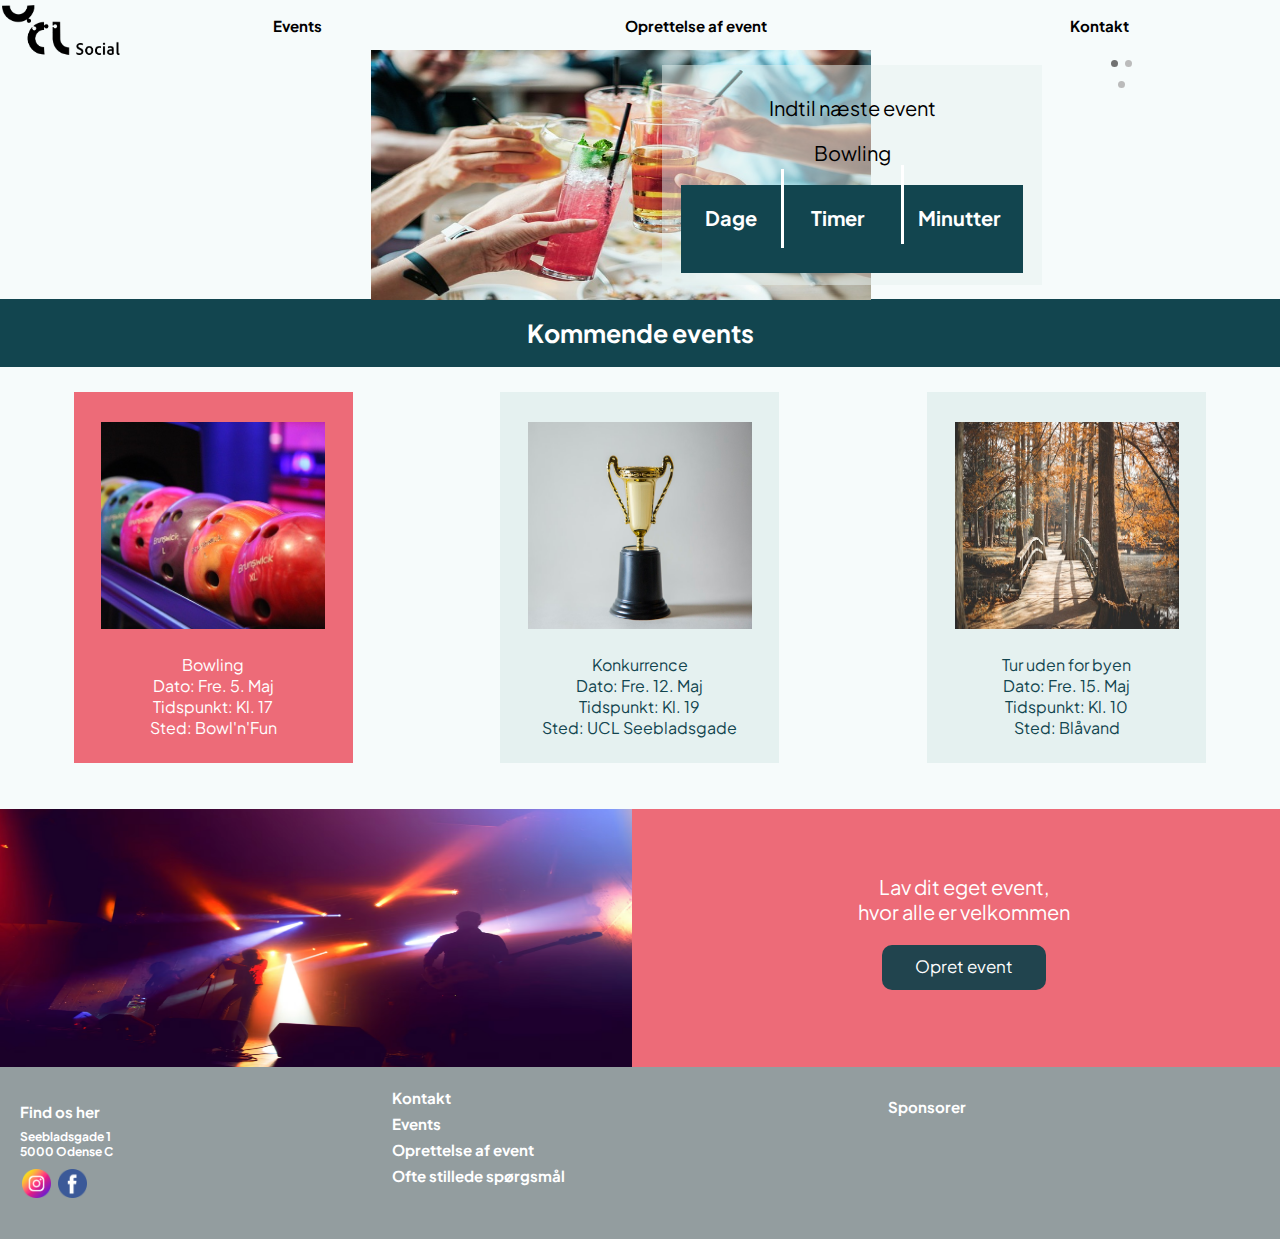
==== index.html @ 863cc8ab "gjort pænt i html filer" ====
<!DOCTYPE html>
<html lang="da">
<head>
    <meta charset="UTF-8">
    <meta http-equiv="X-UA-Compatible" content="IE=edge">
    <meta name="viewport" content="width=device-width, initial-scale=1.0">
    <link rel="stylesheet" href="style.css" />
    <script src="java/script.js" defer></script>
    <link rel="preconnect" href="https://fonts.googleapis.com">
    <link rel="preconnect" href="https://fonts.gstatic.com" crossorigin>
    <link href="https://fonts.googleapis.com/css2?family=Plus+Jakarta+Sans:ital,wght@0,200;0,300;0,400;0,500;0,600;0,700;0,800;1,200;1,300;1,400;1,500;1,600;1,700;1,800&display=swap" rel="stylesheet">
    <title>UCLSocial</title>
</head>
<body>
    <header>
        <a href="index.html"> <img id="logo" src="img/logo.png" alt="logo"></a>
        <a class="tekstheader" href="events.html">Events</a>
        <a class="tekstheader" href="opret.html">Oprettelse af event</a>
        <a class="tekstheader" href="kontakt.html">Kontakt</a>
    </header>
    <main>
        <!--Slideshow og countdown-->
        <section class="slideshow">
            <div class="slideshow">

              <div class="slides fade">
                  <img class="billederedigering" src="img/drinks.jpg">
                <!--<-->
                <div class="countdownbaggrund">
                  <p class="countdowntekst1" id="indtilnæsteevent">Indtil næste event</p>
                  <p class="countdowntekst1" id="næsteevent">Bowling</p>
                    <div onmousedown="skrivDato()" id="countdownboks">
                        <div class="countdowntekst2"  id="countdownid"></div>
                        <div class="countdowntekst3" id="dtm"></div>
                        <div class="linje linje2"></div>
                        <div class="linje linje1"></div>
                    <!--<-->
                    </div>
                </div>
              </div>

              <div class="slides fade">
                <img class="billederedigering" src="img/event.jpg">

              </div>

              <div class="slides fade">
                <img class="billederedigering" src="img/skov.jpg">

              </div>
            </div>

            <div class="dots">
              <span class="dot"></span>
              <span class="dot"></span>
              <span class="dot"></span>
            </div>

      </section>


      <section class="overskriftbaggrund">
            <h1>Kommende events</h1>
      </section>

      <section>
        <!--Events i bokse-->
        <div class="boksflex">
          <div class="forsideboks" id="forsidebowling">
              <!--Bowling-->
              <img class="forsideimgboks" src="img/bowlingforside.jpg" alt="bowling">
              <p class="tekstiboks">Bowling<br>
              Dato: Fre. 5. Maj<br>
              Tidspunkt: Kl. 17<br>
              Sted: Bowl'n'Fun</p>
          </div>
          <div class="forsideboks1" id="forsidebowling">
              <!--Bowling-->
              <img class="forsideimgboks" src="img/pokal.png" alt="bowling">
              <p class="tekstiboks1">Konkurrence<br>
              Dato: Fre. 12. Maj<br>
              Tidspunkt: Kl. 19<br>
              Sted: UCL Seebladsgade</p>
          </div>
          <div class="forsideboks1" id="forsidebowling">
              <!--Bowling-->
              <img class="forsideimgboks" src="img/skov.jpg" alt="bowling">
              <p class="tekstiboks1">Tur uden for byen <br>
              Dato: Fre. 15. Maj<br>
              Tidspunkt: Kl. 10<br>
              Sted: Blåvand</p>
          </div>
        </div>
      </section>


      <section>
        <!--Opret event-->
        <br>

        <img class="eventtilboks" src="img/eventtilboks.png" alt="billede af fest">
        <div class="eventboks">
          <img class="eventtilboks2" src="img/eventtilboks.png" alt="billede af fest">
          <div class="rundtomopretboks">
            <p class="tekstiboks3">Lav dit eget event,<br>
            hvor alle er velkommen </p>
            <br>
            <a href="opret.html" class="forsideknap">Opret event</a>
          </div>
        </div>

      </section>
    </main>

    <footer>
      <div class="pfooter">
        <h3>Find os her</h3>
          <p>Seebladsgade 1</p>
          <p>5000 Odense C</p>
          <img src="img/instagram.png" alt="instagram">
          <img src="img/facebook.png" alt="facebook">
      </div>

      <div class="footer">
        <ul>
        <li><a href="kontakt.html">Kontakt</a></li>
        <li><a href="events.html">Events</a></li>
        <li><a href="opret.html">Oprettelse af event</a></li>
        <li><a href="kontakt.html">Ofte stillede spørgsmål</a></li>
        </ul>
      </div>



      <div class="sfooter">
        <p>Sponsorer</p>
      </div>
      <!--sponsorer-->
    </footer>

</body>
</html>
---- style.css ----
html{
  height: 100%;
  scroll-behavior: smooth;
}
/*Til alle sider*/
.tekstbold{
  font-weight: bold;

}

.pogi{
  margin-left: 15px;
}

body {
    background-color: #F6FBFB;
    font-family: "Plus Jakarta Sans";
    margin: auto;
}

/*Main*/
main {
    display: flex;
    flex-direction: column;
}

/*Header*/
#logo {
    height: 6vh;
    margin-top: 5px;
    margin-left: 2px;
}

header {
    display: flex;
    justify-content: space-around;
    height: 50px;
    margin-top: auto;
}

.tekstheader {
    font-size: 15px;
    text-decoration: none;
    color: black;
    margin: auto;
    font-weight: bold;
}

h1 {
    font-size: 20px;
    text-align: center;
    color: white;
    margin: auto;
}

/*Navigation*/

/*Footer*/
footer {
  padding: 20px;
  text-align: left;
  background-color: #939D9F;
  text-decoration: none;
  font-weight: bold;
  color: white;
    }
.pfooter {
margin-bottom: 15px;

}
.pfooter h3 {
font-size: 15px;
margin-bottom: 8px;
}
.pfooter p {
  font-size: 10px;
}
.pfooter p, .footer ul, .sfooter p  {
  margin: 0;
  padding: 0;
  list-style: none;
      }
.footer {
  flex: 1;
  margin-right: 20px;
  }
.footer ul li {
  margin-bottom: 5px;
}
.footer ul li a {
  color: white;
  text-decoration: none;
  font-size: 15px;
}
.footer ul li a:hover {
  text-decoration: underline;
}
.pfooter img {
  display: inline-block;
   margin: 2px;
   width: 25px;
   height: 25px;
}
.sfooter p{
  font-size: 15px;
  margin-top: 10px;
      }

/*Specielt på forskellige sider*/
#popup {
    display: none;
    position: fixed;
    top: 50%;
    left: 50%;
    transform: translate(-50%, -50%);
    background-color: #12454F;
    padding: 20px 30px 50px;
    border-radius: 7px;
    color: #F6FBFB;
    box-shadow: 0px 0px 10px black;
    text-align: center;
  }

  #popup p{
    margin-bottom: 30px;
    }

  #lukbtn {
    padding: 5px 40px;
    background-color: #ED6B78;
    border: none;
    border-radius: 7px;
}

/*Forsiden*/
.overskriftbaggrund {
    height: 68px;
    width: 100%;
    background-color: #12454F;
    margin-top: -5px;
    /*columns: 3;*/
    display: flex;
    justify-content: space-around;
}

#sealleevents {
    color: white;
    font-size: 10px;
    margin-top: 40px;
}

.eventtilboks{
  width: 100%;
  margin-bottom: -30px;
}

.eventtilboks2{
  display: none;
  visibility: hidden;

}

/*Countdown*/

.countdownbaggrund {
  background: rgba(229, 241, 240, 0.5);
  width: 380px;
  margin: auto;
  height: 220px;
  margin-bottom: 10px;
  position: absolute;
  top: 15px;
  right: 60px;
}

#countdownboks {
  background-color: #12454F;
  width: 90%;
  height: 40%;
  margin: auto;
}

.countdowntekst2 {
  font-size: 20px;
  color: white;
  font-weight: bold;
  text-align: center;
  padding-top: 10px;
  display: flex;
  justify-content: space-around;
  word-spacing: 100px;
}

.countdowntekst3 {
  font-size: 20px;
  color: white;
  font-weight: bold;
  text-align: center;
  padding-top: 10px;
  display: flex;
  justify-content: space-around;
  word-spacing: 50px;
}

.countdowntekst1 {
  color: black;
  font-size: 20px;
  text-align: center;
}
#indtilnæsteevent {
  padding-top: 10px;
}

.linje {
  border-left: 3px solid white;
  height: 90%;
}

.linje1 {
  margin-left: 100px;
  margin-top: -75px;
}

.linje2 {
  margin-left: 220px;
  margin-top: -65px;
}



/*slideshow*/
#slideshowbillede {
    width: 100%;
}

/*forsidebokse*/
.forsideboks {
    width: 279px;
    height: 371px;
    background-color: #ED6B78;
    margin-top: 25px;
    margin-left: auto;
    margin-right: auto;
}
.forsideboks1 {
display: none;
}

.forsideimgboks {
    width: 224px;
    height: 207px;
    display: block;
    margin:auto;
    padding-top: 30px;
}

.tekstiboks{
    color: white;
    margin: auto;
    padding-top: 25px;
    text-align: center;
}
.tekstiboks3{
  color: white;
  margin: auto;
  padding-top: 25px;
  text-align: center;
}

.rundtomopretboks {
  padding-top: 50px;
}

.forsideknap {
  background-color: #21444E;
    width: 80px;
    border: none;
    color: white;
    padding: 10px 32px;
    text-align: center;
    text-decoration: none;
    font-size: 13px;
    border-radius: 10px;
    display: block;
    margin: auto;
}

/*Slideshow billeder */
.slideshow{
  max-width: 1000px;
  position: relative;
  width: 100%;
  display: flex;
  justify-content: center;
  margin: auto;
}

/* Fading animation */
.fade {
  animation-name: fade;
  animation-duration: 1.5s;
}
.billederedigering{
  width: 500px;
  height: 250px;
}

/* prikker under billede */
.dot {
  height: 7px;
  width: 7px;
  margin: 0 2px;
  background-color: #bbb;
  border-radius: 50%;
  display: inline-block;
  transition: background-color 0.6s ease;
}
.dots{
  text-align:center
}
.active {
  background-color: #717171;
}
/*Events siden*/
.overskifte {
  height: 68px;
  width: 100%;
  background-color: #12454F;
  margin-top: -5px;
  display: flex;
  justify-content: space-around;
  }

  .eventboks1 {
    padding: 10px;
    width: 305px;
    margin: 20px auto;
    text-align: left;
    background-color: #FF6075;
    margin-top: -80px;
    border-style: solid;
    border-color: grey;

  }
  .eventboks2 {
    padding: 10px;
    width: 305px;
    margin: 20px auto;
    text-align: left;
    background-color: #E5F1F0;
    margin-top: -80px;
    border-style: solid;
    border-color: grey;

  }

  .eventoverskift, .eventtekst, .tilmeldtext {
    color: #12454F;
  }

  .img {
    padding: 10px;
    width: 405px;
    margin: 20px auto;
    }

  .img img {
      max-width:100%;
      height:auto;
    }

  .tilbowling, .tilmeldtext{
font-size: 15px;
}

.bowlingoverskift, .eventoverskift{
font-size: 20px;
}

  .bowlingtekst, .eventtekst {
    margin-top: 10px;
    line-height: 25px;
    font-size: 13px;
    text-align: left;
    margin-left: 30px;
  }

  .læsmere {
    text-decoration: none;
    color: white;
    text-decoration: underline;
  }

  .her {
    text-decoration: none;
    color: #12454F;
    text-decoration: underline;
  }

/*Oprettelse af event*/
.opret {
  text-align: center;
  margin-top: 30px;
  }

  .dit{
 font-size: 20px;
 font-weight: bold;
}

.eget {
 font-size: 15px;
}

.arraninfo,.eventinfo, .billeder, .beskrivelse {
text-align: center;
margin-top: 50px;
}

.arraninfo input,.eventinfo input{
text-align: center;
}

.felter, .line{
display: flex;
padding: 10px;
margin-top: 10px;
margin-left: auto;
margin-right: auto;
border-radius: 7px;
width: 253px;
font-size: 10px;
border-color: #000000;
}

.input-deler {
  display: flex;
  justify-content: center;
  align-items: center;
  margin-bottom: 50px;
  text-align: center;
  margin-top: -20px;
  }

  .input-deler input {
    width: 200px;
    margin-right: 10px;
    margin-left: 10px;
      }

    .leftpris p {
    margin-right: 250px;
    margin-bottom: -40px;
    }

    .rightpris p {
    margin-left: 250px;
    }

.felter {
width: 253px;
}

.bibe {
font-size: 20px;
}

.filerknap {
  background-color: white;
  border-radius: 7px;
  border: solid;
  border-color: #000000;
  color: black;
  padding: 10px 32px;
  text-align: center;
  text-decoration: none;
  display: inline-block;
  font-size: 15px;
  margin-inline: 180px;
  margin-right: 20px;
  margin-left: 20px;
  }

.beskiv {
width: 288px;
height: 258px;
font-size: 10px;
border-color: #000000;
margin-left: auto;
margin-right: auto;
display: flex;
padding: 10px;
margin-top: 10px;
}

.jatilsend{
  font-size: 15px;
  color: #21444E;
}

.sendknap {
  background-color: #21444E;
  border: none;
  color: white;
  padding: 10px 32px;
  text-align: center;
  text-decoration: none;
  display: inline-block;
  font-size: 11px;
  border-radius: 10px;
  margin-right: 20px;
  margin-left: 20px;
  margin-bottom: 30px;
}

/*Opret event siden*/
.eventboks{
    height: 258px;
    background-color: #ED6B78;
    margin-top: 25px;
}
.eventbutton {
    background-color: #21444E;
    width: 80px;
    border: none;
    color: white;
    padding: 10px 32px;
    text-align: center;
    text-decoration: none;
    display: inline-block;
    font-size: 13px;
    margin-inline: 180px;
    border-radius: 10px;
    display: flex;
    margin-left: auto;
    margin-left: auto;
  }

  .eventbuttontilmeld{
    background-color: #21444E;
    border: none;
    color: white;
    padding: 10px 32px;
    text-align: center;
    text-decoration: none;
    display: block;
    font-size: 13px;
    border-radius: 20px;
    margin-left: auto;
    margin-right: auto;
    margin-top: 20px;
    margin-bottom: 20px;
    width: 90px;
  }

/*Kontakt siden*/
.tekstkontakt {
  text-align: center;
  font-size: 15px;
}

.grønfarve {
  color: #12454F;
}

.kontaktoverskrift {
  font-size: 20px;
  font-weight: bold;
  text-align: center;
  margin-top: 30px;
}

.tekstuclk {
  text-align: center;
  font-size: 15px;
  margin-top: 40px;
}

.tekstkontaktp {
  font-size: 15px;
  line-height: 25px;
  margin-left: 15px;
  margin-bottom: 25px;
}

.oftess {
  height: 34px;
  width: 316px;
  background-color: white;
  border: #000000;
  border-style: solid;
  border-radius: 10px;
  margin-top: 10px;
  margin-left: auto;
  margin-right: auto;
  margin-bottom: 10px;
}

.oftesstekst {
  font-size: 13px;
  margin-left: 5px;
  margin-top: 10px;
}

.oftesidst {
  margin-bottom: 30px;
}

.student{
width: 400px;
display: flex;
margin-left: auto;
margin-right: auto;
}

/*Bowling event*/
.bagrundsbjælke{
  background-color:#E5F1F0;
}

.bannerbowling{
    background-color:#12454F;
    height: 68px;
    color: white;
    text-align: center;
    font-weight: bold;
    font-size: 20px;
    display: flex;
    justify-content: space-around;
}
.bowlinginfo{
    text-align: center;

}

.tilmedlingblanket{
width: 314px;
height: 410px;
background-color: #FF6075;
margin: auto;
border-radius: 25px;
}

#dropdownselect {
  display: flex;
  padding: 10px;
  margin-top: 10px;
  margin-left: auto;
  margin-right: auto;
  border-radius: 20px;
  width: 186px;
  font-size: 11px;
  border-color: black;
  border-style:solid;
}

.inputfelter {
  display: flex;
  padding: 10px;
  margin-top: 10px;
  margin-left: auto;
  margin-right: auto;
  border-radius: 20px;
  width: 186px;
  font-size: 11px;
  border-color: #000000;
  border-style:solid;
}

.bowlingkejler{
width: 50vh;
height: 30vh;
margin-top: 10px;
margin-bottom: 10px;
display: flex;
margin-left: auto;
margin-right: auto;
}

.tilmelddignu{
  color: #FFFFFF;
  text-align: center;
  font-weight: bold;
}

.tekstitilmeld{
  color: #FFFFFF;
  text-align: center;
}

/* det der holder tjek boksen det hele */
.container {
  display: block;
  position: relative;
  padding-left: 35px;
  margin-bottom: 12px;
  cursor: pointer;
  font-size: 22px;
  -webkit-user-select: none;
  -moz-user-select: none;
  -ms-user-select: none;
  user-select: none;
  justify-content: space-evenly;
}

/* gemmer tjek boks */
.container input {
  position: absolute;
  opacity: 0;
  cursor: pointer;
  height: 0;
  width: 0;
}

/* layout på tjek boks*/
.checkmark {
  position: absolute;
  top: 0;
  left: 0;
  height: 15px;
  width: 15px;
  background-color: #00FF00;
  border-radius: 50px;
}

/* hover eFFekt */
.container:hover input ~ .checkmark {
  background-color: #ccc;
}

/* når tjek boks er tjekket, bliver grøn baggrund */
.container input:checked ~ .checkmark {
  background-color: #FFFFFF;
}

/* Create the checkmark/indicator (hidden when not checked) */
.checkmark:after {
  position: absolute;
  display: none;
}

/* viser tjek eFter den er tjekket */
.container input:checked ~ .checkmark:after {
  display: block;
}
.tekstiblanket{
  font-size: 10px;
  color: #FFFFFF;
}

#tekst1{
  margin-left: 30px;
}
#tekst2{
  margin-left: -36px;
}

@media only screen and (min-width: 1080px) {

    /*Footer*/
  footer {
      padding: 20px;
      text-align: left;
      text-decoration: none;
      font-weight: bold;
      display: flex;
      }
      .pfooter, .footer, .sfooter {
        width: 30%;
      }

      .pfooter p {
        margin: 0;
        font-size: 12px;
      }

      .pfooter img {
        flex-direction: row;
        justify-content: space-between;
        margin-top: 10px;
        height: 29px;
        width: 29px;
      }


    .musikbilledeiboks{
     display: flex;
     flex-direction: row;
    }

    .eventtilboks{
      display: none;
      visibility: hidden;
    }
   .eventbutton{
    margin: auto;
   }
   .eventboks{
    columns: 2;
   }

  .eventtilboks2{
    visibility:visible;
    width: 100%;
    height: 258px;
    display: flex;
  }
  /*Forsiden*/
  .forsideboks1 {
    display: inline;
    display: block;
    width: 279px;
    height: 371px;
    background-color: #E5F1F0;
    margin-top: 25px;
    margin-left: auto;
    margin-right: auto;
  }
  .tekstiboks1{
    color:#12454F;
    margin: auto;
    padding-top: 25px;
    text-align: center;
  }
.boksflex{
  display: flex;
}

.tekstiboks3{
  font-size: 20px;
}

.rundtomopretboks {
  padding-top: 40px;
}

.forsideknap {
  height: 25px;
  width: 100px;
  font-size: 17px;
}

h1 {
  font-size: 25px;
}

  /*Event siden*/

  .bowlingsection {
    display: flex;
    flex-direction: row;
    margin-top: 120px;
  }

  .eventboks1 {
    height: 400px;
    width: 1500px;
    margin-left: 100px;
    order: 1;
  }


  .bowlingimg {
    width: 1000px;
    height: auto;
    transform: translate(-100px, -45px);
    order: 2;
  }

  .bowlingtekst {
    width: 300px;
    text-align: center;
    margin: auto;
  }

  .bowlingoverskift {
    margin-top: 10px;
  }

  .konkurrencesection {
    display: flex;
    flex-direction: row;
    margin-top: 120px;
  }

  .eventboks2 {
    height: 400px;
    width: 1500px;
    margin-right: 100px;
  }

  .konkurrenceimg {
    width: 1000px;
    height: auto;
    transform: translate(100px, -60px);
    margin-left: 100px;
  }

  .eventtekst {
    width: 300px;
    text-align: center;
    margin: auto;
  }

  .eventoverskift {
    margin-top: 10px;
  }


  .tursection {
    display: flex;
    flex-direction: row;
    margin-top: 120px;
  }

  .eventboks3 {
    height: 400px;
    width: 1500px;
    margin-left: 100px;
    order: 1;
  }


  .turimg {
    width: 1000px;
    height: auto;
    transform: translate(-200px, -45px);
    order: 2;
  }

  .pubcrawlsection {
    display: flex;
    flex-direction: row;
    margin-top: 120px;
  }

  .eventboks4 {
    height: 400px;
    width: 1500px;
    margin-right: 100px;
  }

  .pubcrawlimg {
    width: 1000px;
    height: auto;
    transform: translate(100px, -35px);
    margin-left: 100px;
  }

  /*Bowling*/
  .bbbowling{
    display: flex;
  }

  .bowlingkejler {
    order: 2;
    width: auto;
    height: 250px;
    margin-top: auto;
    margin-bottom: auto;
    margin-right: 70px;
  }

  .pogi {
    order: 1;
    margin-left: 70px;
    margin-top: auto;
    margin-bottom: auto;
  }

  .tilmedlingblanket {
    width: 400px;
    height: 510px;
  }

  .tilmelddignu {
    margin-top: 25px;
    font-size: 20px;
    margin-bottom: 10px;
  }

  .tekstitilmeld {
    margin-bottom: 30px;
  }

  .inputfelter {
    margin-bottom: 20px;
    width: 270px;
    font-size: 15px;
    border-color: #000000;
    border-style:solid;
  }

  .tekstiblanket {
    font-size: 11px;
  }

  .container {
    padding-left: 36px;
  }

  .eventbuttontilmeld {
    margin-top: 30px;
  }

  /*Kontakt siden*/
  .flexkontakt {
    display: flex;
    flex-direction: row;
    flex-wrap: wrap;
  }

  .uclsoverskrift {
    margin-left: 430px;
    margin-top: 50px;
  }

  .student {
    margin-left: 170px;
    margin-bottom: 50px;
  }

  .tekstkontaktp {
    margin-right: 200px;
    font-size: 15px;
  }

  .oftess {
    width: 80vh;
  }

  /*Oprettelse af event*/

        .dit{
       font-size: 1.5em;
      }

      .eget {
       font-size: 18px;
      }

      .felter, .line{
      font-size: 12px;
      }

      .beskiv {
        font-size: 15px;
      }

      .felter {
      width: 794px;
      height: 25px;
      }

      .bibe {
      font-size: 30px;
      }

      .jatilsend{
        font-size: 25px;
      }

      .sendknap {
        padding: 15px 60px;
        font-size: 20px;
      }

      .leftpris p {
      margin-right: 250px;
      margin-bottom: -45px;
      }

      .rightpris p {
      margin-left: 250px;
      }

        #popup p{
          font-size: 20px;
          }


}
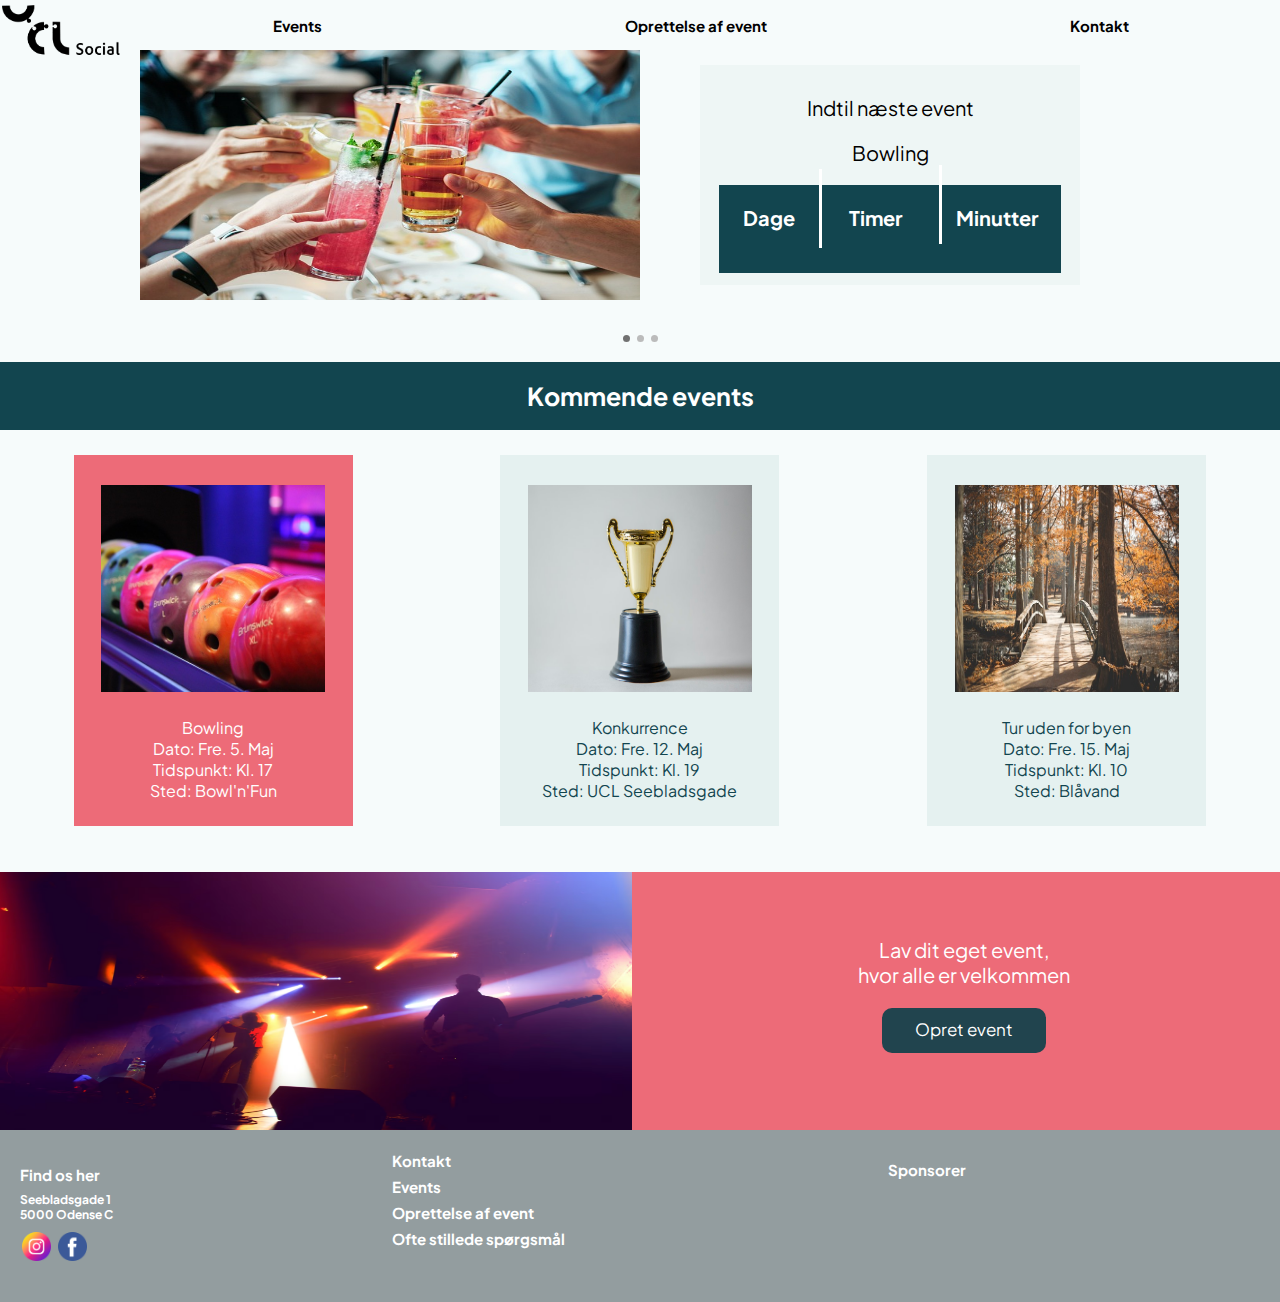
==== commit 6ede5096: "dots" ====
--- a/index.html
+++ b/index.html
@@ -40,8 +40,9 @@
               </div>
 
               <div class="slides fade">
-                <img class="billederedigering" src="img/event.jpg">
-
+                <img class="billederedigering" src="img/event.jpg"> 
+               
+                <div onclick="tekstskifterfarve()" id="tekst"></div>
               </div>
 
               <div class="slides fade">
@@ -49,13 +50,13 @@
 
               </div>
             </div>
-
+<br>
             <div class="dots">
               <span class="dot"></span>
               <span class="dot"></span>
               <span class="dot"></span>
             </div>
-
+<br>
       </section>
 
 
--- a/style.css
+++ b/style.css
@@ -291,6 +291,7 @@
   position: relative;
   width: 100%;
   display: flex;
+  flex-direction: column;
   justify-content: center;
   margin: auto;
 }
@@ -316,7 +317,7 @@
   transition: background-color 0.6s ease;
 }
 .dots{
-  text-align:center
+  text-align:center;
 }
 .active {
   background-color: #717171;
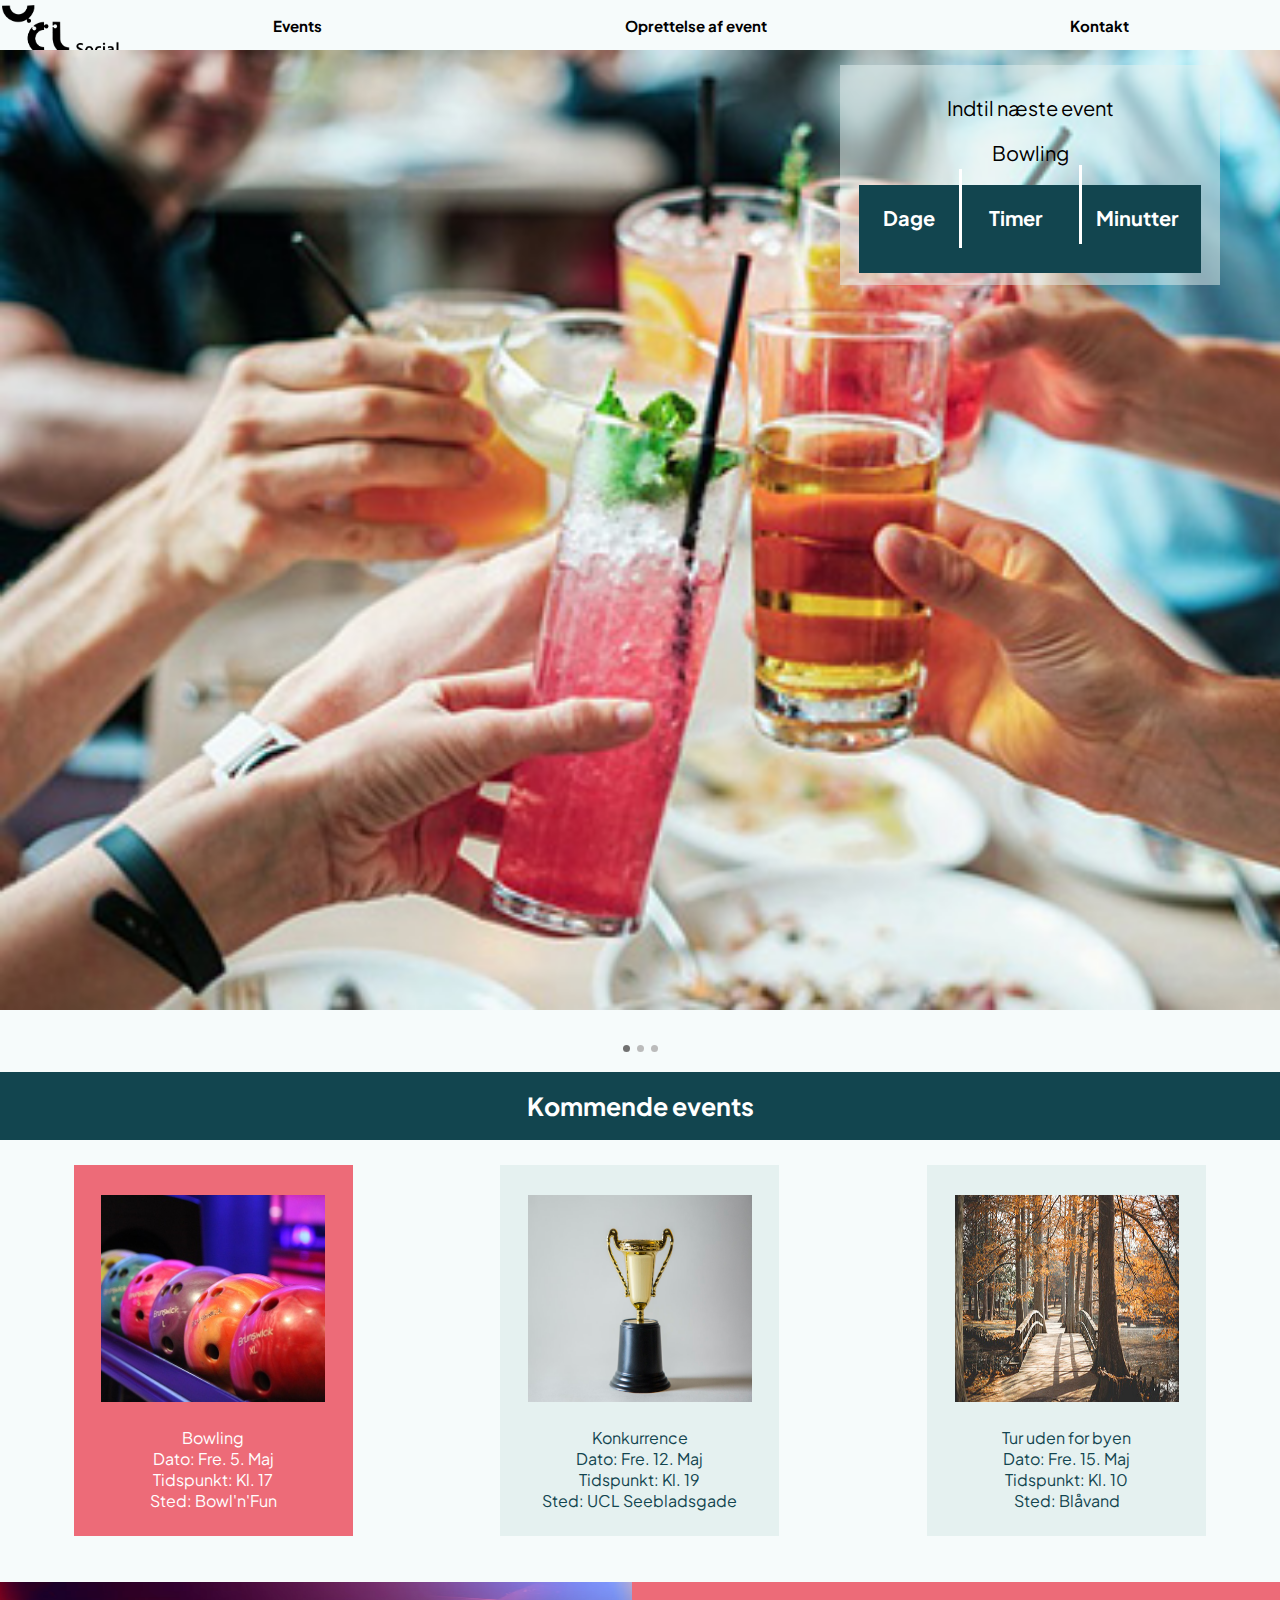
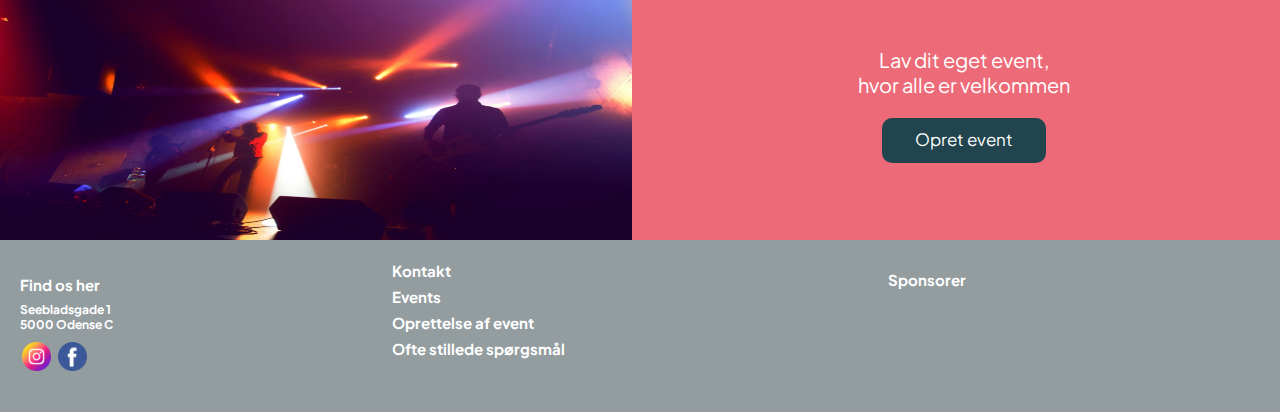
==== commit bc684fbc: "ændret i Signes javascript" ====
--- a/index.html
+++ b/index.html
@@ -29,7 +29,7 @@
                 <div class="countdownbaggrund">
                   <p class="countdowntekst1" id="indtilnæsteevent">Indtil næste event</p>
                   <p class="countdowntekst1" id="næsteevent">Bowling</p>
-                    <div onmousedown="skrivDato()" id="countdownboks">
+                    <div onclick="skrivDato()" id="countdownboks">
                         <div class="countdowntekst2"  id="countdownid"></div>
                         <div class="countdowntekst3" id="dtm"></div>
                         <div class="linje linje2"></div>
--- a/style.css
+++ b/style.css
@@ -131,6 +131,22 @@
     border: none;
     border-radius: 7px;
 }
+
+.lukknape, .easterknap {
+  background-color: #ED6B78;
+  border: none;
+  color: white;
+  padding: 5px 10px;
+  text-align: center;
+  text-decoration: none;
+  font-size: 8px;
+  border-radius: 10px;
+  margin-right: 20px;
+  margin-left: 20px;
+  margin-bottom: 30px;
+  }
+
+  
 
 /*Forsiden*/
 .overskriftbaggrund {
@@ -646,12 +662,12 @@
   display: flex;
   padding: 10px;
   margin-top: 10px;
+  margin-right: auto;
   margin-left: auto;
-  margin-right: auto;
   border-radius: 20px;
   width: 186px;
   font-size: 11px;
-  border-color: black;
+  border-color: #000000;
   border-style:solid;
 }
 
@@ -844,6 +860,15 @@
 h1 {
   font-size: 25px;
 }
+.billederedigering{
+  width: 1440px;
+  height: auto;
+}
+
+.slideshow{
+max-width: none;
+flex-direction: none;
+}
 
   /*Event siden*/
 
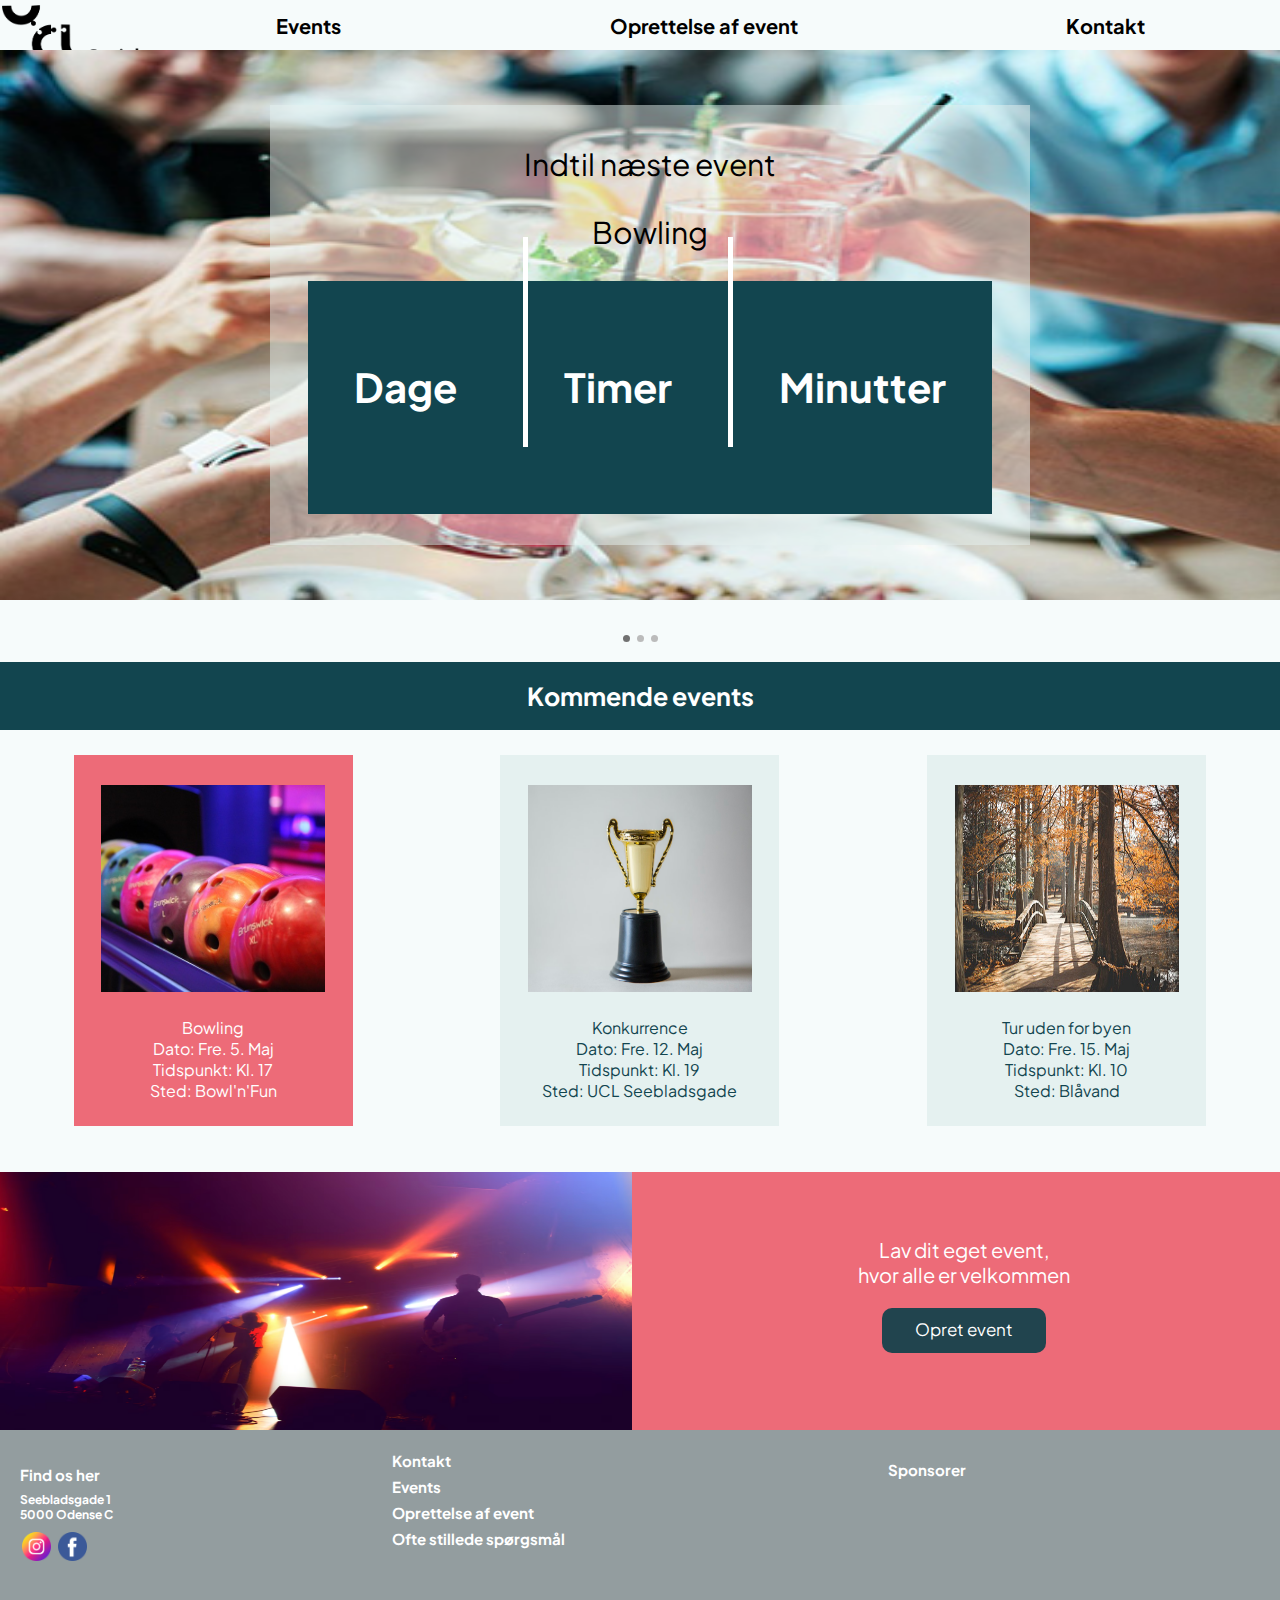
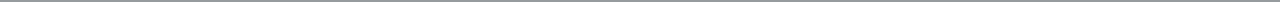
==== commit 45aad387: "event side opdateret" ====
--- a/index.html
+++ b/index.html
@@ -4,7 +4,7 @@
     <meta charset="UTF-8">
     <meta http-equiv="X-UA-Compatible" content="IE=edge">
     <meta name="viewport" content="width=device-width, initial-scale=1.0">
-    <link rel="stylesheet" href="style.css" />
+    <link rel="stylesheet" href="style.css">
     <script src="java/script.js" defer></script>
     <link rel="preconnect" href="https://fonts.googleapis.com">
     <link rel="preconnect" href="https://fonts.gstatic.com" crossorigin>
@@ -24,7 +24,7 @@
             <div class="slideshow">
 
               <div class="slides fade">
-                  <img class="billederedigering" src="img/drinks.jpg">
+                  <img class="billederedigering" src="img/drinks.jpg" alt="drink billede slideshow">
                 <!--<-->
                 <div class="countdownbaggrund">
                   <p class="countdowntekst1" id="indtilnæsteevent">Indtil næste event</p>
@@ -40,14 +40,14 @@
               </div>
 
               <div class="slides fade">
-                <img class="billederedigering" src="img/event.jpg"> 
+                <img class="billederedigering" src="img/event.jpg" alt="event billede slideshow"> 
                
                 <div onclick="tekstskifterfarve()" id="tekst"></div>
               </div>
 
               <div class="slides fade">
-                <img class="billederedigering" src="img/skov.jpg">
-
+                <img class="billederedigering" src="img/skov.jpg" alt="skov billede slideshow">
+                <p id="tekstjs"></p>
               </div>
             </div>
 <br>
@@ -67,7 +67,7 @@
       <section>
         <!--Events i bokse-->
         <div class="boksflex">
-          <div class="forsideboks" id="forsidebowling">
+          <div class="forsideboks">
               <!--Bowling-->
               <img class="forsideimgboks" src="img/bowlingforside.jpg" alt="bowling">
               <p class="tekstiboks">Bowling<br>
@@ -75,7 +75,7 @@
               Tidspunkt: Kl. 17<br>
               Sted: Bowl'n'Fun</p>
           </div>
-          <div class="forsideboks1" id="forsidebowling">
+          <div class="forsideboks1">
               <!--Bowling-->
               <img class="forsideimgboks" src="img/pokal.png" alt="bowling">
               <p class="tekstiboks1">Konkurrence<br>
--- a/style.css
+++ b/style.css
@@ -798,7 +798,14 @@
         height: 29px;
         width: 29px;
       }
-
+  
+  .tekstheader {
+      font-size: 20px;
+  }
+
+  #logo {
+    height: 7vh;
+  }
 
     .musikbilledeiboks{
      display: flex;
@@ -867,7 +874,53 @@
 
 .slideshow{
 max-width: none;
-flex-direction: none;
+}
+
+.billederedigering {
+  width: 100%;
+  height: 550px;
+}
+
+.countdownbaggrund {
+  width: 760px;
+  height: 440px;
+  top: 55px;
+  right: 250px;
+}
+
+#countdownboks {
+  height: 53%;
+}
+
+.countdowntekst2 {
+  font-size: 40px;
+  padding-top: 40px;
+  word-spacing: 200px;
+}
+
+.countdowntekst3 {
+  font-size: 40px;
+  padding-top: 40px;
+  word-spacing: 100px;
+}
+
+.countdowntekst1 {
+  font-size: 30px;
+}
+
+.linje {
+  border-left: 5px solid white;
+  height: 90%;
+}
+
+.linje1 {
+  margin-left: 420px;
+  margin-top: -210px;
+}
+
+.linje2 {
+  margin-left: 215px;
+  margin-top: -175px;
 }
 
   /*Event siden*/
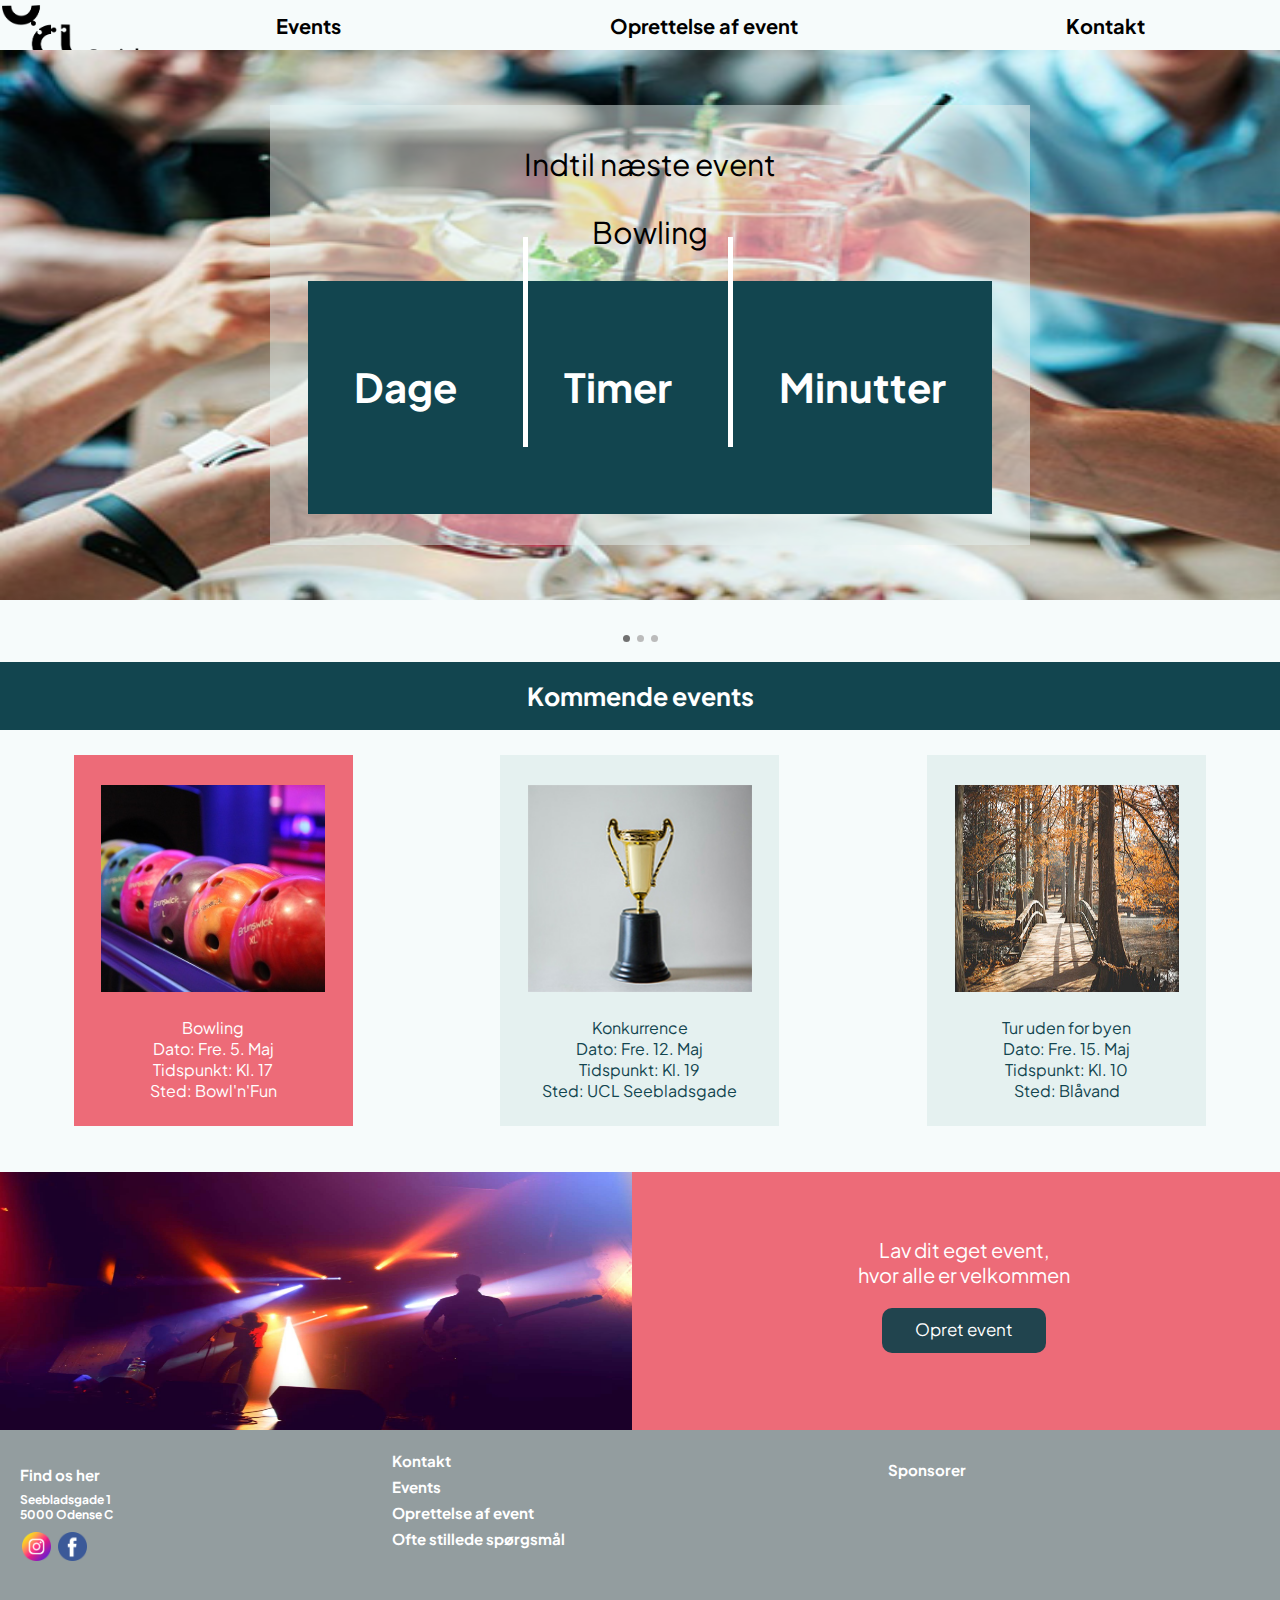
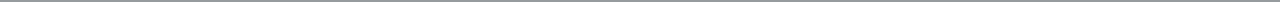
==== commit 7de512c6: "billeder ændret og optimeret" ====
--- a/index.html
+++ b/index.html
@@ -50,13 +50,13 @@
                 <p id="tekstjs"></p>
               </div>
             </div>
-<br>
+            <br>
             <div class="dots">
               <span class="dot"></span>
               <span class="dot"></span>
               <span class="dot"></span>
             </div>
-<br>
+            <br>
       </section>
 
 
@@ -77,7 +77,7 @@
           </div>
           <div class="forsideboks1">
               <!--Bowling-->
-              <img class="forsideimgboks" src="img/pokal.png" alt="bowling">
+              <img class="forsideimgboks" src="img/pokal.jpg" alt="pokal">
               <p class="tekstiboks1">Konkurrence<br>
               Dato: Fre. 12. Maj<br>
               Tidspunkt: Kl. 19<br>
@@ -85,7 +85,7 @@
           </div>
           <div class="forsideboks1" id="forsidebowling">
               <!--Bowling-->
-              <img class="forsideimgboks" src="img/skov.jpg" alt="bowling">
+              <img class="forsideimgboks" src="img/skov.jpg" alt="skov">
               <p class="tekstiboks1">Tur uden for byen <br>
               Dato: Fre. 15. Maj<br>
               Tidspunkt: Kl. 10<br>
@@ -99,9 +99,9 @@
         <!--Opret event-->
         <br>
 
-        <img class="eventtilboks" src="img/eventtilboks.png" alt="billede af fest">
+        <img class="eventtilboks" src="img/eventtilboks.jpg" alt="billede af fest">
         <div class="eventboks">
-          <img class="eventtilboks2" src="img/eventtilboks.png" alt="billede af fest">
+          <img class="eventtilboks2" src="img/eventtilboks.jpg" alt="billede af fest">
           <div class="rundtomopretboks">
             <p class="tekstiboks3">Lav dit eget event,<br>
             hvor alle er velkommen </p>
